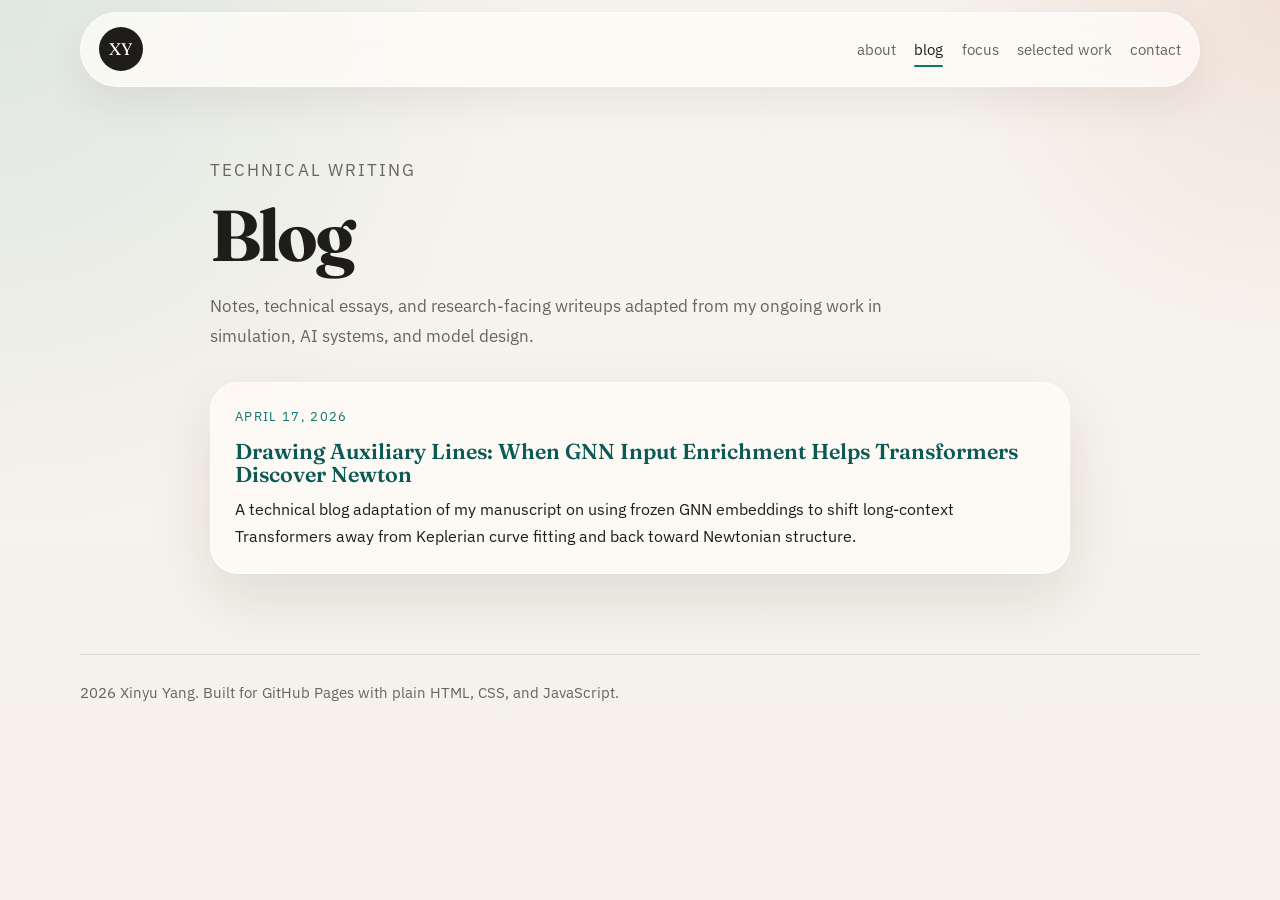
==== blog/index.html @ 1d850b33 "Add tech blog section and article" ====
<!DOCTYPE html>
<html lang="en">
  <head>
    <meta charset="UTF-8" />
    <meta name="viewport" content="width=device-width, initial-scale=1.0" />
    <title>Blog | Xinyu Yang</title>
    <meta
      name="description"
      content="Technical writing by Xinyu Yang on AI systems, inductive bias, simulation, and research tooling."
    />
    <link rel="icon" href="/assets/favicon.svg" type="image/svg+xml" />
    <link rel="preconnect" href="https://fonts.googleapis.com" />
    <link rel="preconnect" href="https://fonts.gstatic.com" crossorigin />
    <link
      href="https://fonts.googleapis.com/css2?family=Fraunces:opsz,wght@9..144,500;9..144,600;9..144,700&family=IBM+Plex+Sans:wght@400;500;600&display=swap"
      rel="stylesheet"
    />
    <link rel="stylesheet" href="/styles.css" />
  </head>
  <body>
    <header class="site-header">
      <div class="container nav-shell">
        <a class="brand" href="/" aria-label="Go to the home page">XY</a>
        <button
          class="nav-toggle"
          type="button"
          aria-expanded="false"
          aria-controls="site-nav"
        >
          Menu
        </button>
        <nav id="site-nav" class="site-nav" aria-label="Main navigation">
          <a href="/#about">about</a>
          <a class="current" href="/blog/">blog</a>
          <a href="/#focus">focus</a>
          <a href="/#work">selected work</a>
          <a href="/#contact">contact</a>
        </nav>
      </div>
    </header>

    <main class="post-page">
      <div class="post-layout">
        <section class="blog-hero">
          <p class="eyebrow">Technical writing</p>
          <h1>Blog</h1>
          <p>
            Notes, technical essays, and research-facing writeups adapted from my
            ongoing work in simulation, AI systems, and model design.
          </p>
        </section>

        <section class="blog-grid">
          <article class="blog-item">
            <time datetime="2026-04-17">April 17, 2026</time>
            <h2 class="blog-item-title">
              <a href="/blog/2026/drawing-auxiliary-lines/">
                Drawing Auxiliary Lines: When GNN Input Enrichment Helps Transformers
                Discover Newton
              </a>
            </h2>
            <p>
              A technical blog adaptation of my manuscript on using frozen GNN
              embeddings to shift long-context Transformers away from Keplerian
              curve fitting and back toward Newtonian structure.
            </p>
          </article>
        </section>
      </div>
    </main>

    <footer class="site-footer">
      <div class="container footer-shell">
        <p>
          <span id="year"></span> Xinyu Yang. Built for GitHub Pages with plain
          HTML, CSS, and JavaScript.
        </p>
      </div>
    </footer>

    <script src="/script.js"></script>
  </body>
</html>
---- styles.css ----
:root {
  --bg: #f5f1ea;
  --bg-strong: #efe7dd;
  --surface: rgba(255, 251, 247, 0.8);
  --surface-strong: #fffdf9;
  --text: #1e1d1a;
  --muted: #68645e;
  --accent: #0f766e;
  --accent-strong: #0b5a54;
  --accent-soft: rgba(15, 118, 110, 0.12);
  --line: rgba(30, 29, 26, 0.12);
  --shadow: 0 24px 60px rgba(40, 30, 24, 0.1);
  --radius-lg: 28px;
  --radius-md: 18px;
  --radius-sm: 12px;
  --container: min(1120px, calc(100vw - 2rem));
}

*,
*::before,
*::after {
  box-sizing: border-box;
}

html {
  scroll-behavior: smooth;
}

body {
  margin: 0;
  min-height: 100vh;
  color: var(--text);
  font-family: "IBM Plex Sans", sans-serif;
  background:
    radial-gradient(circle at top left, rgba(15, 118, 110, 0.1), transparent 34%),
    radial-gradient(circle at top right, rgba(193, 95, 61, 0.12), transparent 22%),
    linear-gradient(180deg, #f7f4ee 0%, var(--bg) 100%);
  line-height: 1.7;
}

a {
  color: inherit;
  text-decoration: none;
}

img {
  display: block;
  max-width: 100%;
}

.container {
  width: var(--container);
  margin: 0 auto;
}

.site-header {
  position: sticky;
  top: 0;
  z-index: 20;
  padding-top: 0.75rem;
}

.nav-shell {
  display: flex;
  align-items: center;
  justify-content: space-between;
  gap: 1.25rem;
  padding: 0.9rem 1.1rem;
  border: 1px solid rgba(255, 255, 255, 0.55);
  border-radius: 999px;
  background: rgba(255, 252, 248, 0.74);
  box-shadow: 0 16px 40px rgba(60, 44, 36, 0.08);
  backdrop-filter: blur(16px);
}

.brand {
  display: inline-flex;
  align-items: center;
  justify-content: center;
  width: 2.75rem;
  height: 2.75rem;
  border-radius: 999px;
  background: var(--text);
  color: #fffdf9;
  font-family: "Fraunces", serif;
  font-size: 1.05rem;
  letter-spacing: 0.03em;
}

.site-nav {
  display: flex;
  align-items: center;
  gap: 1.15rem;
  flex-wrap: wrap;
}

.site-nav a {
  position: relative;
  color: var(--muted);
  font-size: 0.96rem;
  text-transform: lowercase;
}

.site-nav a::after {
  content: "";
  position: absolute;
  left: 0;
  bottom: -0.3rem;
  width: 100%;
  height: 2px;
  border-radius: 999px;
  background: var(--accent);
  opacity: 0;
  transform: scaleX(0.2);
  transform-origin: left;
  transition: transform 180ms ease, opacity 180ms ease;
}

.site-nav a:hover,
.site-nav a.active {
  color: var(--text);
}

.site-nav a:hover::after,
.site-nav a.active::after {
  opacity: 1;
  transform: scaleX(1);
}

.nav-toggle {
  display: none;
  border: 0;
  background: transparent;
  color: var(--text);
  font: inherit;
  padding: 0.3rem 0.1rem;
  cursor: pointer;
}

.page-shell {
  padding: 3.25rem 0 2.5rem;
}

.hero {
  display: grid;
  grid-template-columns: minmax(0, 1.5fr) minmax(300px, 0.8fr);
  gap: 3rem;
  align-items: start;
  padding-top: 2rem;
}

.eyebrow,
.section-kicker,
.project-label,
.card-tag {
  letter-spacing: 0.12em;
  text-transform: uppercase;
  font-size: 0.78rem;
  color: var(--accent);
}

h1,
h2,
h3 {
  margin: 0;
  font-family: "Fraunces", serif;
  line-height: 1.1;
}

h1 {
  margin-top: 0.75rem;
  font-size: clamp(3rem, 7vw, 5.2rem);
  letter-spacing: -0.04em;
}

h1 span {
  color: var(--accent-strong);
}

.lede {
  max-width: 46rem;
  margin: 1.35rem 0 0;
  font-size: 1.18rem;
  color: var(--muted);
}

.intro-copy {
  margin-top: 1.75rem;
  display: grid;
  gap: 1rem;
}

.intro-copy p,
.section-heading p,
.info-card p,
.project-body p,
.note-row p,
.contact-note,
.principles li {
  margin: 0;
  color: var(--muted);
}

.cta-row {
  display: flex;
  flex-wrap: wrap;
  gap: 0.9rem;
  margin-top: 1.75rem;
}

.button {
  display: inline-flex;
  align-items: center;
  justify-content: center;
  min-height: 3rem;
  padding: 0.85rem 1.25rem;
  border-radius: 999px;
  border: 1px solid var(--line);
  transition: transform 180ms ease, border-color 180ms ease, background 180ms ease;
}

.button:hover {
  transform: translateY(-1px);
}

.button-primary {
  background: var(--text);
  color: #fffdf9;
  border-color: transparent;
}

.button-primary:hover {
  background: #10100f;
}

.button-secondary {
  background: rgba(255, 255, 255, 0.6);
}

.button-secondary:hover {
  border-color: rgba(15, 118, 110, 0.32);
}

.principles {
  margin: 2rem 0 0;
  padding-left: 1.2rem;
  display: grid;
  gap: 0.8rem;
}

.profile-card,
.info-card,
.project-card,
.contact-panel {
  border: 1px solid rgba(255, 255, 255, 0.6);
  border-radius: var(--radius-lg);
  background: var(--surface);
  box-shadow: var(--shadow);
  backdrop-filter: blur(18px);
}

.profile-card {
  position: sticky;
  top: 7rem;
  padding: 1rem;
}

.portrait-frame {
  overflow: hidden;
  border-radius: calc(var(--radius-lg) - 8px);
  background:
    linear-gradient(160deg, rgba(15, 118, 110, 0.18), rgba(255, 255, 255, 0.2)),
    var(--bg-strong);
}

.portrait {
  width: 100%;
  aspect-ratio: 4 / 5;
  object-fit: cover;
  object-position: center 28%;
}

.profile-meta {
  display: grid;
  gap: 0.45rem;
  padding: 1.1rem 0.35rem 0.2rem;
}

.profile-meta p:first-child {
  color: var(--text);
  font-weight: 600;
}

.profile-meta p {
  margin: 0;
  color: var(--muted);
}

.section {
  padding: 5.5rem 0 0;
}

.section-heading {
  display: grid;
  gap: 0.65rem;
  max-width: 42rem;
  margin-bottom: 2rem;
}

.section-heading h2 {
  font-size: clamp(2rem, 4vw, 3rem);
  letter-spacing: -0.03em;
}

.card-grid {
  display: grid;
  grid-template-columns: repeat(3, minmax(0, 1fr));
  gap: 1.2rem;
}

.info-card {
  padding: 1.4rem 1.35rem 1.5rem;
}

.info-card h3 {
  margin-top: 0.85rem;
  font-size: 1.45rem;
}

.project-list {
  display: grid;
  gap: 1rem;
}

.project-card {
  display: grid;
  grid-template-columns: 0.75rem minmax(0, 1fr);
  overflow: hidden;
}

.project-accent {
  min-height: 100%;
}

.accent-one {
  background: linear-gradient(180deg, #0f766e 0%, #56b4ac 100%);
}

.accent-two {
  background: linear-gradient(180deg, #a85a30 0%, #e5ab7d 100%);
}

.accent-three {
  background: linear-gradient(180deg, #243c5a 0%, #6581a6 100%);
}

.project-body {
  padding: 1.45rem 1.5rem;
}

.project-body h3 {
  margin-top: 0.55rem;
  font-size: 1.5rem;
}

.project-body a,
.contact-link {
  display: inline-flex;
  align-items: center;
  gap: 0.4rem;
  margin-top: 1rem;
  color: var(--accent-strong);
  font-weight: 600;
}

.site-nav a.current {
  color: var(--text);
}

.site-nav a.current::after {
  opacity: 1;
  transform: scaleX(1);
}

.notes-table {
  border-top: 1px solid var(--line);
}

.note-row {
  display: grid;
  grid-template-columns: 8rem minmax(0, 1fr);
  gap: 1rem;
  padding: 1rem 0;
  border-bottom: 1px solid var(--line);
}

.note-date {
  color: var(--text);
  font-weight: 600;
}

.contact-section {
  padding-bottom: 5rem;
}

.contact-panel {
  padding: 1.5rem;
}

.contact-link {
  margin-top: 0;
  font-size: 1.05rem;
}

.site-footer {
  padding: 0 0 2.5rem;
}

.footer-shell {
  padding-top: 1.5rem;
  border-top: 1px solid var(--line);
}

.footer-shell p {
  margin: 0;
  color: var(--muted);
  font-size: 0.96rem;
}

.post-page {
  padding: 3.25rem 0 5rem;
}

.post-layout {
  width: min(860px, calc(100vw - 2rem));
  margin: 0 auto;
}

.post-header-card,
.blog-item,
.post-callout,
.metric-card,
.compare-card,
.equation-card,
.citation-card,
.read-next {
  border: 1px solid rgba(255, 255, 255, 0.64);
  border-radius: var(--radius-lg);
  background: var(--surface);
  box-shadow: var(--shadow);
  backdrop-filter: blur(18px);
}

.post-header-card {
  padding: 2rem;
}

.post-title {
  margin-top: 0.7rem;
  font-size: clamp(2.4rem, 6vw, 4.25rem);
  letter-spacing: -0.045em;
}

.post-meta {
  display: flex;
  flex-wrap: wrap;
  gap: 0.8rem 1.1rem;
  margin-top: 1rem;
  color: var(--muted);
  font-size: 0.97rem;
}

.post-tags {
  display: flex;
  flex-wrap: wrap;
  gap: 0.65rem;
  margin-top: 1.1rem;
}

.post-tags span {
  padding: 0.45rem 0.8rem;
  border: 1px solid var(--line);
  border-radius: 999px;
  background: rgba(255, 255, 255, 0.58);
  color: var(--muted);
  font-size: 0.88rem;
}

.post-lede {
  margin-top: 1.4rem;
  font-size: 1.1rem;
  color: var(--muted);
}

.post-content {
  padding-top: 2.2rem;
}

.post-divider {
  margin: 2.2rem 0;
  text-align: center;
  letter-spacing: 0.4em;
  color: rgba(30, 29, 26, 0.34);
}

.post-section {
  display: grid;
  gap: 1rem;
}

.post-section + .post-section {
  margin-top: 2.2rem;
}

.post-section h2 {
  font-size: clamp(1.7rem, 4vw, 2.35rem);
  letter-spacing: -0.03em;
}

.post-content p,
.post-content li,
.post-content td,
.post-content th,
.post-content blockquote {
  color: var(--muted);
}

.post-content strong {
  color: var(--text);
}

.post-content ul,
.post-content ol {
  margin: 0;
  padding-left: 1.25rem;
  display: grid;
  gap: 0.7rem;
}

.post-callout,
.equation-card,
.citation-card,
.read-next,
.blog-item {
  padding: 1.4rem 1.5rem;
}

.post-callout p,
.equation-card p,
.citation-card p,
.read-next p,
.blog-item p,
.blog-item time {
  margin: 0;
}

.callout-title,
.blog-item-title {
  margin-bottom: 0.55rem;
  font-family: "Fraunces", serif;
  font-size: 1.35rem;
  color: var(--text);
}

.metric-grid,
.compare-grid,
.blog-grid {
  display: grid;
  gap: 1rem;
}

.metric-grid {
  grid-template-columns: repeat(4, minmax(0, 1fr));
}

.metric-card {
  padding: 1.2rem;
}

.metric-value {
  font-family: "Fraunces", serif;
  font-size: 2rem;
  line-height: 1;
  color: var(--text);
}

.metric-label {
  margin-top: 0.55rem;
  color: var(--muted);
  font-size: 0.92rem;
}

.compare-grid {
  grid-template-columns: repeat(3, minmax(0, 1fr));
}

.compare-card {
  padding: 1.2rem;
}

.compare-card h3 {
  font-size: 1.25rem;
}

.compare-card p {
  margin: 0.75rem 0 0;
}

.compare-card.bad {
  border-color: rgba(168, 90, 48, 0.25);
}

.compare-card.good {
  border-color: rgba(15, 118, 110, 0.28);
  background: rgba(244, 252, 250, 0.92);
}

.equation-card {
  font-family: "Fraunces", serif;
  font-size: 1.15rem;
  color: var(--text);
}

.post-table {
  overflow-x: auto;
}

.post-table table {
  width: 100%;
  border-collapse: collapse;
}

.post-table th,
.post-table td {
  padding: 0.9rem 0.75rem;
  border-bottom: 1px solid var(--line);
  text-align: left;
  vertical-align: top;
}

.post-table th {
  color: var(--text);
  font-weight: 600;
}

.post-table tr:last-child td {
  border-bottom: 0;
}

.citation-card code {
  display: block;
  margin-top: 0.9rem;
  padding: 1rem;
  border-radius: var(--radius-md);
  background: rgba(30, 29, 26, 0.06);
  font-family: "IBM Plex Sans", sans-serif;
  font-size: 0.92rem;
  line-height: 1.6;
  white-space: pre-wrap;
}

.read-next ul {
  margin-top: 0.85rem;
}

.read-next a,
.blog-item a {
  color: var(--accent-strong);
  font-weight: 600;
}

.blog-hero {
  margin-bottom: 2rem;
}

.blog-hero h1 {
  font-size: clamp(2.7rem, 6vw, 4.5rem);
}

.blog-hero p {
  margin: 1rem 0 0;
  max-width: 42rem;
  color: var(--muted);
  font-size: 1.08rem;
}

.blog-grid {
  grid-template-columns: 1fr;
}

.blog-item time {
  display: block;
  margin-bottom: 0.7rem;
  color: var(--accent);
  font-size: 0.84rem;
  letter-spacing: 0.1em;
  text-transform: uppercase;
}

@media (max-width: 960px) {
  .hero {
    grid-template-columns: 1fr;
  }

  .profile-card {
    position: static;
    max-width: 28rem;
  }

  .card-grid {
    grid-template-columns: 1fr;
  }

  .metric-grid,
  .compare-grid {
    grid-template-columns: 1fr;
  }
}

@media (max-width: 760px) {
  .site-header {
    padding-top: 0.55rem;
  }

  .nav-shell {
    flex-wrap: wrap;
    border-radius: 28px;
  }

  .nav-toggle {
    display: inline-flex;
  }

  .site-nav {
    display: none;
    width: 100%;
    padding-top: 0.35rem;
    flex-direction: column;
    align-items: flex-start;
  }

  .site-nav.open {
    display: flex;
  }

  .page-shell {
    padding-top: 2rem;
  }

  .hero {
    gap: 2rem;
    padding-top: 1.5rem;
  }

  .section {
    padding-top: 4rem;
  }

  .project-card {
    grid-template-columns: 1fr;
  }

  .project-accent {
    min-height: 0.75rem;
  }

  .note-row {
    grid-template-columns: 1fr;
    gap: 0.35rem;
  }
}

@media (prefers-reduced-motion: reduce) {
  html {
    scroll-behavior: auto;
  }

  *,
  *::before,
  *::after {
    transition-duration: 0.01ms !important;
    animation-duration: 0.01ms !important;
    animation-iteration-count: 1 !important;
  }
}
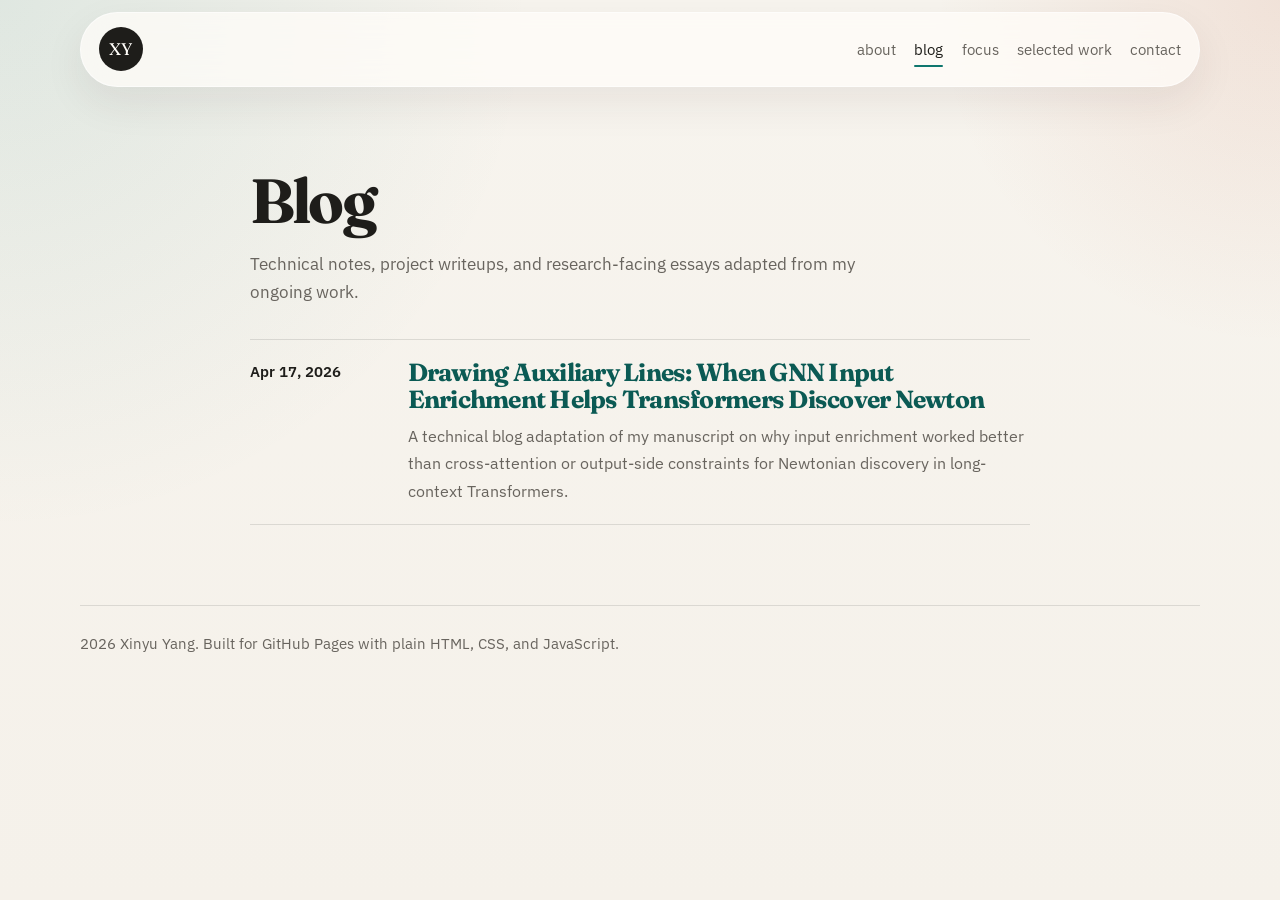
==== commit 19dd760d: "Fix blog layout to match article style" ====
--- a/blog/index.html
+++ b/blog/index.html
@@ -6,7 +6,7 @@
     <title>Blog | Xinyu Yang</title>
     <meta
       name="description"
-      content="Technical writing by Xinyu Yang on AI systems, inductive bias, simulation, and research tooling."
+      content="Technical writing by Xinyu Yang on AI systems, simulation, inductive bias, and research tooling."
     />
     <link rel="icon" href="/assets/favicon.svg" type="image/svg+xml" />
     <link rel="preconnect" href="https://fonts.googleapis.com" />
@@ -40,30 +40,32 @@
     </header>
 
     <main class="post-page">
-      <div class="post-layout">
-        <section class="blog-hero">
-          <p class="eyebrow">Technical writing</p>
-          <h1>Blog</h1>
-          <p>
-            Notes, technical essays, and research-facing writeups adapted from my
-            ongoing work in simulation, AI systems, and model design.
+      <div class="essay-layout">
+        <header class="essay-directory-header">
+          <h1 class="essay-directory-title">Blog</h1>
+          <p class="essay-directory-copy">
+            Technical notes, project writeups, and research-facing essays adapted
+            from my ongoing work.
           </p>
-        </section>
+        </header>
 
-        <section class="blog-grid">
-          <article class="blog-item">
-            <time datetime="2026-04-17">April 17, 2026</time>
-            <h2 class="blog-item-title">
-              <a href="/blog/2026/drawing-auxiliary-lines/">
-                Drawing Auxiliary Lines: When GNN Input Enrichment Helps Transformers
-                Discover Newton
-              </a>
-            </h2>
-            <p>
-              A technical blog adaptation of my manuscript on using frozen GNN
-              embeddings to shift long-context Transformers away from Keplerian
-              curve fitting and back toward Newtonian structure.
-            </p>
+        <section class="blog-list">
+          <article class="blog-list-item">
+            <time class="blog-list-date" datetime="2026-04-17">Apr 17, 2026</time>
+            <div class="blog-list-body">
+              <h2>
+                <a href="/blog/2026/drawing-auxiliary-lines/">
+                  Drawing Auxiliary Lines: When GNN Input Enrichment Helps
+                  Transformers Discover Newton
+                </a>
+              </h2>
+              <p>
+                A technical blog adaptation of my manuscript on why input
+                enrichment worked better than cross-attention or output-side
+                constraints for Newtonian discovery in long-context
+                Transformers.
+              </p>
+            </div>
           </article>
         </section>
       </div>
--- a/styles.css
+++ b/styles.css
@@ -428,273 +428,189 @@
 }
 
 .post-page {
-  padding: 3.25rem 0 5rem;
-}
-
-.post-layout {
-  width: min(860px, calc(100vw - 2rem));
+  padding: 3rem 0 5rem;
+}
+
+.essay-layout {
+  width: min(780px, calc(100vw - 2rem));
   margin: 0 auto;
 }
 
-.post-header-card,
-.blog-item,
-.post-callout,
-.metric-card,
-.compare-card,
-.equation-card,
-.citation-card,
-.read-next {
-  border: 1px solid rgba(255, 255, 255, 0.64);
-  border-radius: var(--radius-lg);
-  background: var(--surface);
-  box-shadow: var(--shadow);
-  backdrop-filter: blur(18px);
-}
-
-.post-header-card {
-  padding: 2rem;
-}
-
-.post-title {
-  margin-top: 0.7rem;
-  font-size: clamp(2.4rem, 6vw, 4.25rem);
+.essay-directory-header {
+  padding-top: 1.25rem;
+}
+
+.essay-directory-title,
+.essay-title {
+  font-size: clamp(2.35rem, 6vw, 3.9rem);
   letter-spacing: -0.045em;
 }
 
-.post-meta {
+.essay-directory-copy {
+  margin: 0.9rem 0 0;
+  max-width: 40rem;
+  color: var(--muted);
+  font-size: 1.05rem;
+}
+
+.blog-list {
+  margin-top: 2rem;
+  border-top: 1px solid var(--line);
+}
+
+.blog-list-item {
+  display: grid;
+  grid-template-columns: 8.5rem minmax(0, 1fr);
+  gap: 1.35rem;
+  padding: 1.2rem 0;
+  border-bottom: 1px solid var(--line);
+}
+
+.blog-list-date {
+  color: var(--text);
+  font-size: 0.92rem;
+  font-weight: 600;
+}
+
+.blog-list-body h2 {
+  font-size: 1.55rem;
+  letter-spacing: -0.03em;
+}
+
+.blog-list-body p {
+  margin: 0.6rem 0 0;
+  color: var(--muted);
+}
+
+.blog-list-body a,
+.essay-section a,
+.essay-taxonomy a {
+  color: var(--accent-strong);
+}
+
+.essay-header {
+  padding-top: 1.25rem;
+}
+
+.essay-date,
+.essay-taxonomy,
+.essay-author {
+  margin: 0.7rem 0 0;
+  color: var(--muted);
+}
+
+.essay-taxonomy {
   display: flex;
   flex-wrap: wrap;
-  gap: 0.8rem 1.1rem;
-  margin-top: 1rem;
-  color: var(--muted);
-  font-size: 0.97rem;
-}
-
-.post-tags {
-  display: flex;
-  flex-wrap: wrap;
+  gap: 0.45rem 0.75rem;
+  align-items: center;
+}
+
+.essay-separator {
+  margin: 1.8rem 0 1.45rem;
+  color: rgba(30, 29, 26, 0.34);
+  letter-spacing: 0.35em;
+}
+
+.essay-section {
+  display: grid;
+  gap: 0.95rem;
+}
+
+.essay-section h2 {
+  font-size: clamp(1.45rem, 4vw, 2rem);
+  letter-spacing: -0.03em;
+}
+
+.essay-section p,
+.essay-section li,
+.essay-section td,
+.essay-section th {
+  margin: 0;
+  color: var(--muted);
+}
+
+.essay-section strong {
+  color: var(--text);
+}
+
+.essay-section ul,
+.essay-section ol {
+  margin: 0;
+  padding-left: 1.2rem;
+  display: grid;
   gap: 0.65rem;
-  margin-top: 1.1rem;
-}
-
-.post-tags span {
-  padding: 0.45rem 0.8rem;
-  border: 1px solid var(--line);
-  border-radius: 999px;
-  background: rgba(255, 255, 255, 0.58);
-  color: var(--muted);
-  font-size: 0.88rem;
-}
-
-.post-lede {
-  margin-top: 1.4rem;
-  font-size: 1.1rem;
-  color: var(--muted);
-}
-
-.post-content {
-  padding-top: 2.2rem;
-}
-
-.post-divider {
-  margin: 2.2rem 0;
-  text-align: center;
-  letter-spacing: 0.4em;
-  color: rgba(30, 29, 26, 0.34);
-}
-
-.post-section {
-  display: grid;
-  gap: 1rem;
-}
-
-.post-section + .post-section {
-  margin-top: 2.2rem;
-}
-
-.post-section h2 {
-  font-size: clamp(1.7rem, 4vw, 2.35rem);
-  letter-spacing: -0.03em;
-}
-
-.post-content p,
-.post-content li,
-.post-content td,
-.post-content th,
-.post-content blockquote {
-  color: var(--muted);
-}
-
-.post-content strong {
-  color: var(--text);
-}
-
-.post-content ul,
-.post-content ol {
-  margin: 0;
-  padding-left: 1.25rem;
-  display: grid;
-  gap: 0.7rem;
-}
-
-.post-callout,
-.equation-card,
-.citation-card,
-.read-next,
-.blog-item {
-  padding: 1.4rem 1.5rem;
-}
-
-.post-callout p,
-.equation-card p,
-.citation-card p,
-.read-next p,
-.blog-item p,
-.blog-item time {
-  margin: 0;
-}
-
-.callout-title,
-.blog-item-title {
-  margin-bottom: 0.55rem;
-  font-family: "Fraunces", serif;
-  font-size: 1.35rem;
-  color: var(--text);
-}
-
-.metric-grid,
-.compare-grid,
-.blog-grid {
-  display: grid;
-  gap: 1rem;
-}
-
-.metric-grid {
-  grid-template-columns: repeat(4, minmax(0, 1fr));
-}
-
-.metric-card {
-  padding: 1.2rem;
-}
-
-.metric-value {
-  font-family: "Fraunces", serif;
-  font-size: 2rem;
-  line-height: 1;
-  color: var(--text);
-}
-
-.metric-label {
-  margin-top: 0.55rem;
-  color: var(--muted);
-  font-size: 0.92rem;
-}
-
-.compare-grid {
-  grid-template-columns: repeat(3, minmax(0, 1fr));
-}
-
-.compare-card {
-  padding: 1.2rem;
-}
-
-.compare-card h3 {
-  font-size: 1.25rem;
-}
-
-.compare-card p {
-  margin: 0.75rem 0 0;
-}
-
-.compare-card.bad {
-  border-color: rgba(168, 90, 48, 0.25);
-}
-
-.compare-card.good {
-  border-color: rgba(15, 118, 110, 0.28);
-  background: rgba(244, 252, 250, 0.92);
-}
-
-.equation-card {
-  font-family: "Fraunces", serif;
-  font-size: 1.15rem;
-  color: var(--text);
-}
-
-.post-table {
+}
+
+.essay-note {
+  padding: 1rem 1.15rem;
+  border-left: 3px solid var(--accent);
+  background: rgba(15, 118, 110, 0.07);
+  border-radius: 0 var(--radius-sm) var(--radius-sm) 0;
+}
+
+.essay-table {
   overflow-x: auto;
 }
 
-.post-table table {
+.essay-table table {
   width: 100%;
   border-collapse: collapse;
 }
 
-.post-table th,
-.post-table td {
-  padding: 0.9rem 0.75rem;
+.essay-table th,
+.essay-table td {
+  padding: 0.85rem 0.7rem;
   border-bottom: 1px solid var(--line);
   text-align: left;
   vertical-align: top;
 }
 
-.post-table th {
+.essay-table th {
   color: var(--text);
   font-weight: 600;
 }
 
-.post-table tr:last-child td {
-  border-bottom: 0;
-}
-
-.citation-card code {
-  display: block;
-  margin-top: 0.9rem;
-  padding: 1rem;
+.essay-stats {
+  display: grid;
+  grid-template-columns: repeat(4, minmax(0, 1fr));
+  gap: 0.9rem;
+  margin-bottom: 0.4rem;
+}
+
+.essay-stat {
+  padding: 1rem 0.9rem;
+  border: 1px solid var(--line);
+  border-radius: var(--radius-md);
+  background: rgba(255, 255, 255, 0.45);
+}
+
+.essay-stat-value {
+  font-family: "Fraunces", serif;
+  font-size: 1.9rem;
+  line-height: 1;
+  color: var(--text);
+}
+
+.essay-stat p {
+  margin-top: 0.55rem;
+  font-size: 0.92rem;
+}
+
+.essay-bibtex {
+  margin-top: 0.45rem;
+}
+
+.essay-bibtex pre {
+  margin: 0;
+  padding: 1rem 1.05rem;
+  overflow-x: auto;
   border-radius: var(--radius-md);
   background: rgba(30, 29, 26, 0.06);
+  color: var(--muted);
   font-family: "IBM Plex Sans", sans-serif;
   font-size: 0.92rem;
-  line-height: 1.6;
-  white-space: pre-wrap;
-}
-
-.read-next ul {
-  margin-top: 0.85rem;
-}
-
-.read-next a,
-.blog-item a {
-  color: var(--accent-strong);
-  font-weight: 600;
-}
-
-.blog-hero {
-  margin-bottom: 2rem;
-}
-
-.blog-hero h1 {
-  font-size: clamp(2.7rem, 6vw, 4.5rem);
-}
-
-.blog-hero p {
-  margin: 1rem 0 0;
-  max-width: 42rem;
-  color: var(--muted);
-  font-size: 1.08rem;
-}
-
-.blog-grid {
-  grid-template-columns: 1fr;
-}
-
-.blog-item time {
-  display: block;
-  margin-bottom: 0.7rem;
-  color: var(--accent);
-  font-size: 0.84rem;
-  letter-spacing: 0.1em;
-  text-transform: uppercase;
+  line-height: 1.65;
 }
 
 @media (max-width: 960px) {
@@ -711,8 +627,7 @@
     grid-template-columns: 1fr;
   }
 
-  .metric-grid,
-  .compare-grid {
+  .essay-stats {
     grid-template-columns: 1fr;
   }
 }
@@ -764,7 +679,8 @@
     min-height: 0.75rem;
   }
 
-  .note-row {
+  .note-row,
+  .blog-list-item {
     grid-template-columns: 1fr;
     gap: 0.35rem;
   }
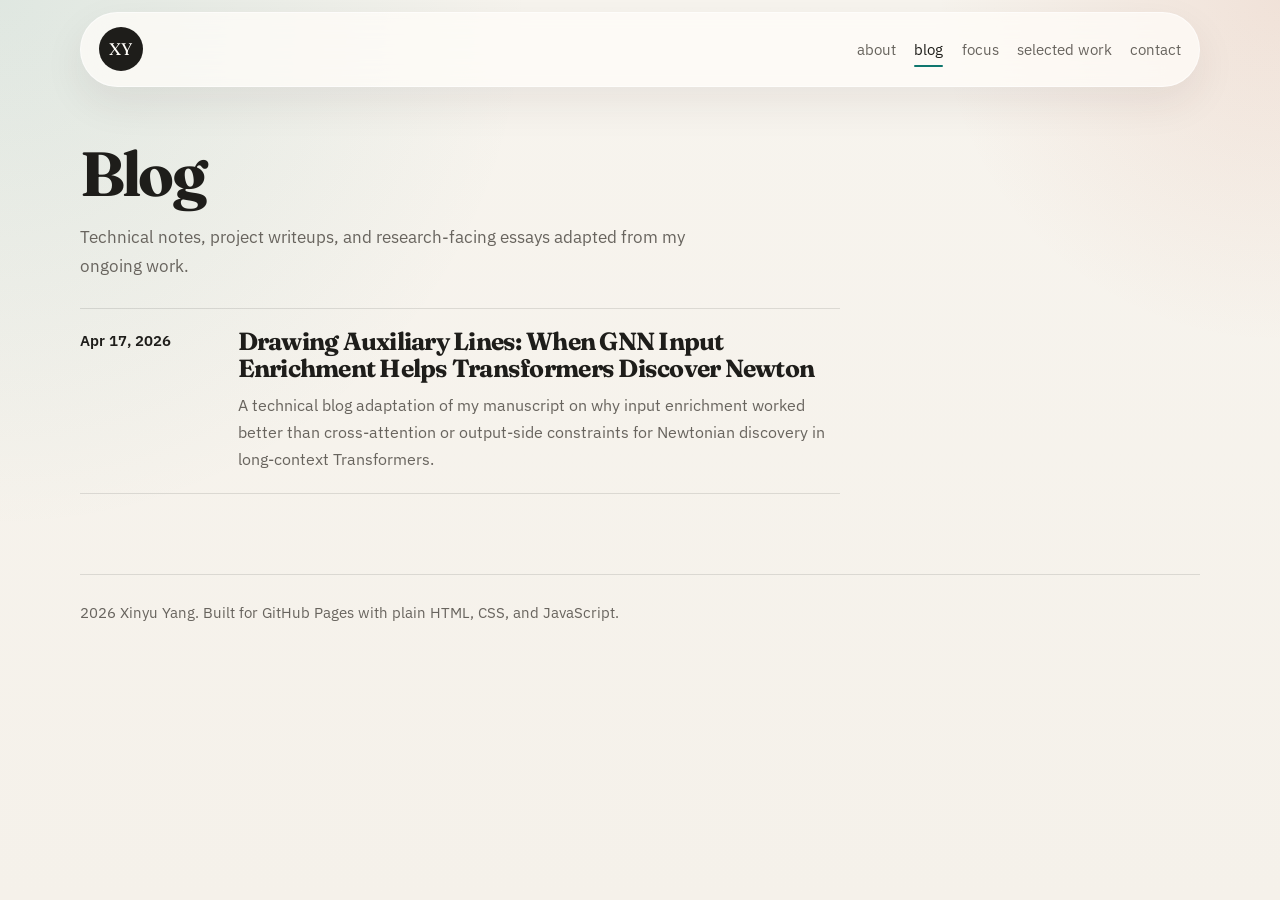
==== commit 540c288b: "Align blog pages with site layout" ====
--- a/blog/index.html
+++ b/blog/index.html
@@ -17,7 +17,7 @@
     />
     <link rel="stylesheet" href="/styles.css" />
   </head>
-  <body>
+  <body class="blog-page-body">
     <header class="site-header">
       <div class="container nav-shell">
         <a class="brand" href="/" aria-label="Go to the home page">XY</a>
@@ -40,34 +40,36 @@
     </header>
 
     <main class="post-page">
-      <div class="essay-layout">
-        <header class="essay-directory-header">
-          <h1 class="essay-directory-title">Blog</h1>
-          <p class="essay-directory-copy">
-            Technical notes, project writeups, and research-facing essays adapted
-            from my ongoing work.
-          </p>
-        </header>
+      <div class="container">
+        <div class="essay-layout">
+          <header class="essay-directory-header">
+            <h1 class="essay-directory-title">Blog</h1>
+            <p class="essay-directory-copy">
+              Technical notes, project writeups, and research-facing essays adapted
+              from my ongoing work.
+            </p>
+          </header>
 
-        <section class="blog-list">
-          <article class="blog-list-item">
-            <time class="blog-list-date" datetime="2026-04-17">Apr 17, 2026</time>
-            <div class="blog-list-body">
-              <h2>
-                <a href="/blog/2026/drawing-auxiliary-lines/">
-                  Drawing Auxiliary Lines: When GNN Input Enrichment Helps
-                  Transformers Discover Newton
-                </a>
-              </h2>
-              <p>
-                A technical blog adaptation of my manuscript on why input
-                enrichment worked better than cross-attention or output-side
-                constraints for Newtonian discovery in long-context
-                Transformers.
-              </p>
-            </div>
-          </article>
-        </section>
+          <section class="blog-list">
+            <article class="blog-list-item">
+              <time class="blog-list-date" datetime="2026-04-17">Apr 17, 2026</time>
+              <div class="blog-list-body">
+                <h2>
+                  <a href="/blog/2026/drawing-auxiliary-lines/">
+                    Drawing Auxiliary Lines: When GNN Input Enrichment Helps
+                    Transformers Discover Newton
+                  </a>
+                </h2>
+                <p>
+                  A technical blog adaptation of my manuscript on why input
+                  enrichment worked better than cross-attention or output-side
+                  constraints for Newtonian discovery in long-context
+                  Transformers.
+                </p>
+              </div>
+            </article>
+          </section>
+        </div>
       </div>
     </main>
 
--- a/styles.css
+++ b/styles.css
@@ -428,16 +428,15 @@
 }
 
 .post-page {
-  padding: 3rem 0 5rem;
+  padding: 2.15rem 0 5rem;
 }
 
 .essay-layout {
-  width: min(780px, calc(100vw - 2rem));
-  margin: 0 auto;
+  max-width: 760px;
 }
 
 .essay-directory-header {
-  padding-top: 1.25rem;
+  padding-top: 0.45rem;
 }
 
 .essay-directory-title,
@@ -454,7 +453,7 @@
 }
 
 .blog-list {
-  margin-top: 2rem;
+  margin-top: 1.7rem;
   border-top: 1px solid var(--line);
 }
 
@@ -477,6 +476,14 @@
   letter-spacing: -0.03em;
 }
 
+.blog-list-body h2 a {
+  color: var(--text);
+}
+
+.blog-list-body h2 a:hover {
+  color: var(--accent-strong);
+}
+
 .blog-list-body p {
   margin: 0.6rem 0 0;
   color: var(--muted);
@@ -489,7 +496,7 @@
 }
 
 .essay-header {
-  padding-top: 1.25rem;
+  padding-top: 0.45rem;
 }
 
 .essay-date,
@@ -504,6 +511,10 @@
   flex-wrap: wrap;
   gap: 0.45rem 0.75rem;
   align-items: center;
+}
+
+.essay-title {
+  max-width: 15ch;
 }
 
 .essay-separator {
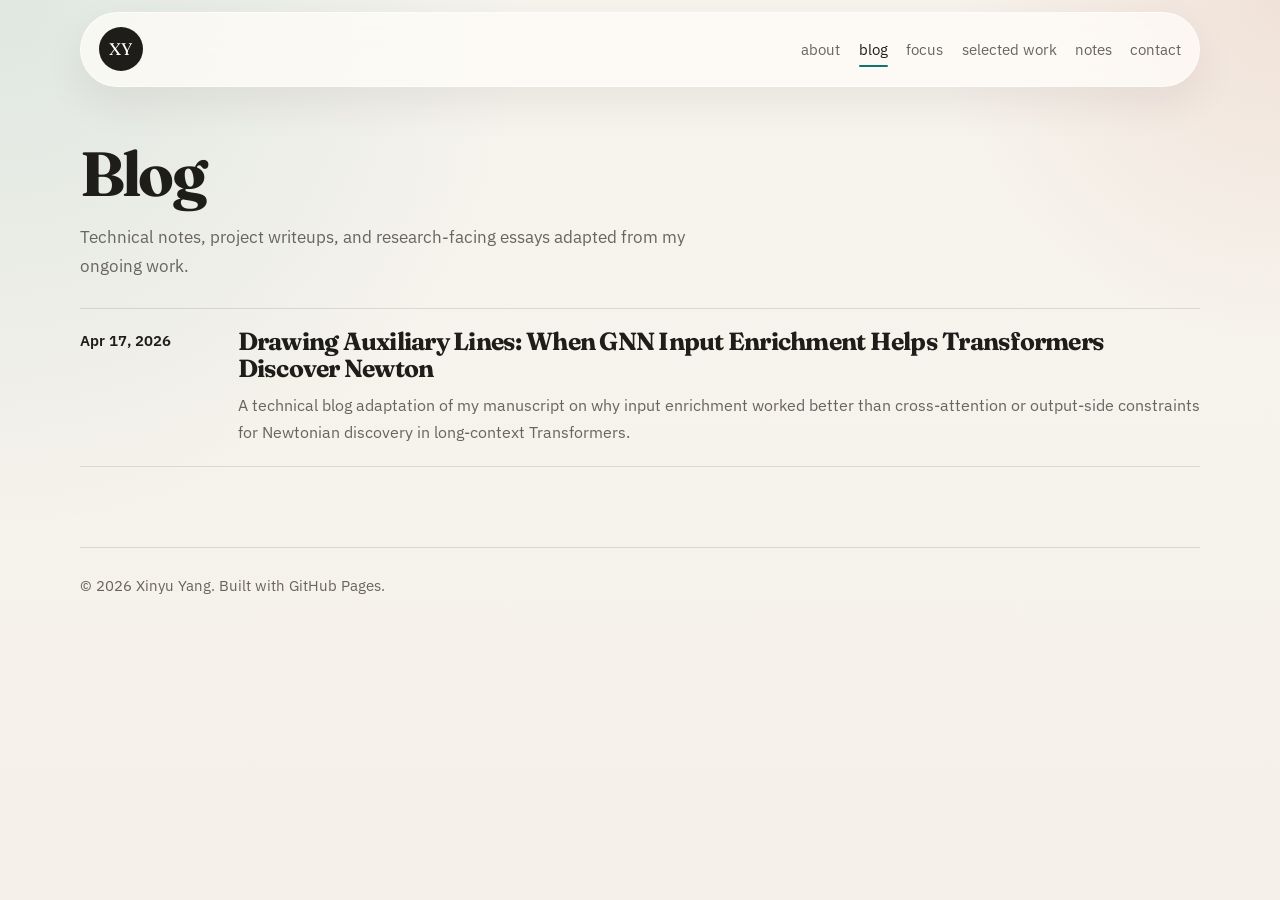
==== commit 0ddeccd5: "Refine homepage and enrich blog article" ====
--- a/blog/index.html
+++ b/blog/index.html
@@ -34,6 +34,7 @@
           <a class="current" href="/blog/">blog</a>
           <a href="/#focus">focus</a>
           <a href="/#work">selected work</a>
+          <a href="/#notes">notes</a>
           <a href="/#contact">contact</a>
         </nav>
       </div>
@@ -76,8 +77,7 @@
     <footer class="site-footer">
       <div class="container footer-shell">
         <p>
-          <span id="year"></span> Xinyu Yang. Built for GitHub Pages with plain
-          HTML, CSS, and JavaScript.
+          &copy; <span id="year"></span> Xinyu Yang. Built with GitHub Pages.
         </p>
       </div>
     </footer>
--- a/styles.css
+++ b/styles.css
@@ -403,13 +403,58 @@
   padding-bottom: 5rem;
 }
 
+.contact-shell {
+  display: grid;
+  grid-template-columns: minmax(0, 1.1fr) minmax(18rem, 0.9fr);
+  gap: 1.35rem;
+  align-items: stretch;
+}
+
+.contact-heading {
+  margin-bottom: 0;
+  align-self: center;
+}
+
 .contact-panel {
-  padding: 1.5rem;
+  display: grid;
+  gap: 0.75rem;
+  align-content: center;
+  min-height: 100%;
+  padding: 1.45rem 1.5rem 1.55rem;
+  background:
+    linear-gradient(140deg, rgba(255, 255, 255, 0.88), rgba(255, 252, 247, 0.66)),
+    var(--surface);
+}
+
+.contact-label {
+  margin: 0;
+  letter-spacing: 0.12em;
+  text-transform: uppercase;
+  font-size: 0.78rem;
+  color: var(--accent);
 }
 
 .contact-link {
   margin-top: 0;
-  font-size: 1.05rem;
+  display: block;
+  max-width: 100%;
+  font-size: clamp(1.45rem, 3vw, 2.15rem);
+  line-height: 1.1;
+  letter-spacing: -0.035em;
+  overflow-wrap: anywhere;
+}
+
+.contact-email {
+  color: var(--text);
+}
+
+.contact-email:hover {
+  color: var(--accent-strong);
+}
+
+.contact-note {
+  max-width: 28rem;
+  font-size: 0.98rem;
 }
 
 .site-footer {
@@ -432,7 +477,9 @@
 }
 
 .essay-layout {
-  max-width: 760px;
+  width: 100%;
+  max-width: none;
+  margin: 0 auto;
 }
 
 .essay-directory-header {
@@ -558,6 +605,27 @@
   border-left: 3px solid var(--accent);
   background: rgba(15, 118, 110, 0.07);
   border-radius: 0 var(--radius-sm) var(--radius-sm) 0;
+}
+
+.essay-figure {
+  margin: 0.25rem 0 0.15rem;
+  display: grid;
+  gap: 0.72rem;
+}
+
+.essay-figure img {
+  width: 100%;
+  border: 1px solid var(--line);
+  border-radius: var(--radius-md);
+  background: rgba(255, 255, 255, 0.72);
+  box-shadow: 0 18px 42px rgba(40, 30, 24, 0.08);
+}
+
+.essay-figure figcaption {
+  margin: 0;
+  color: var(--muted);
+  font-size: 0.92rem;
+  line-height: 1.65;
 }
 
 .essay-table {
@@ -641,6 +709,10 @@
   .essay-stats {
     grid-template-columns: 1fr;
   }
+
+  .contact-shell {
+    grid-template-columns: 1fr;
+  }
 }
 
 @media (max-width: 760px) {
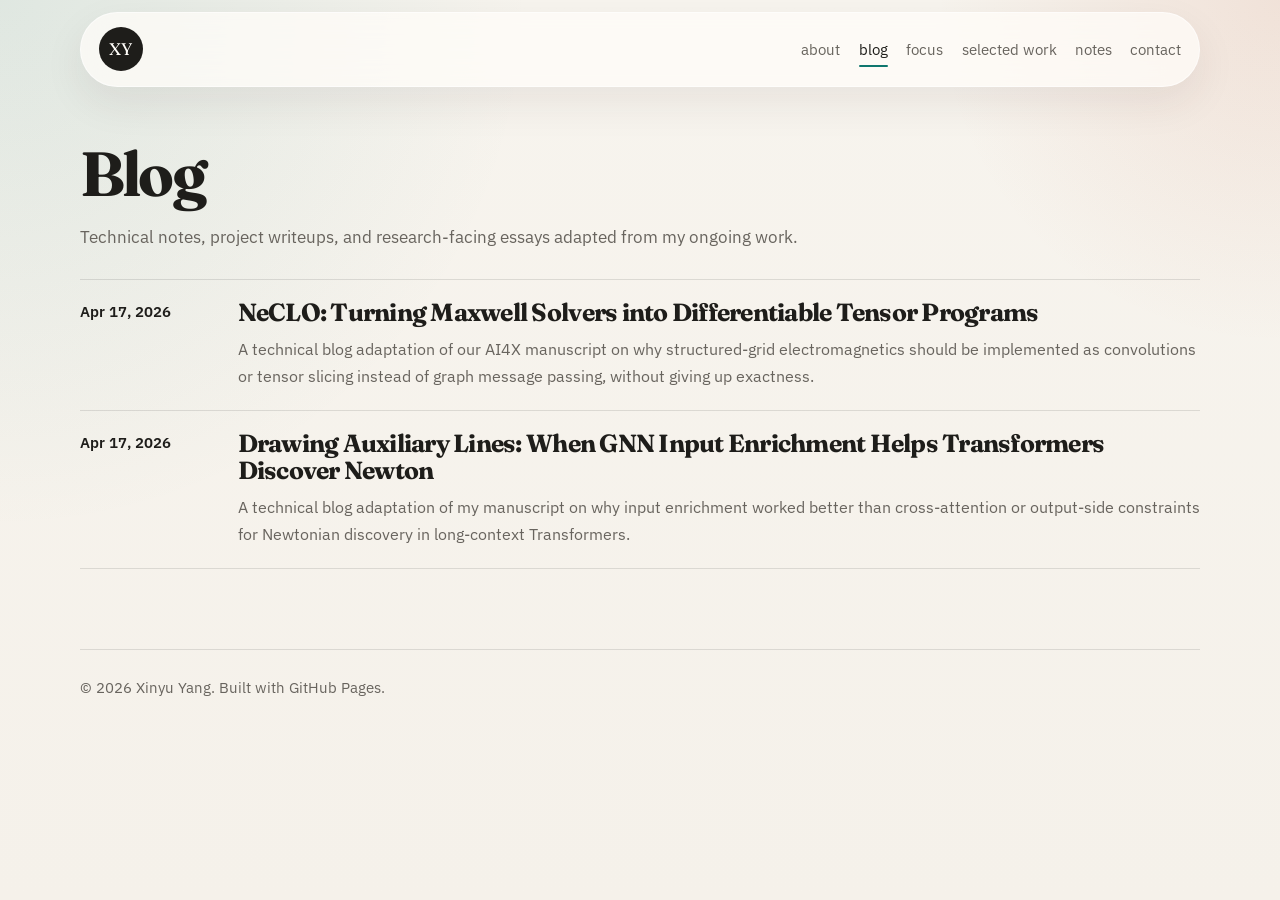
==== commit 27256982: "Add NeCLO blog post and refine homepage layout" ====
--- a/blog/index.html
+++ b/blog/index.html
@@ -56,6 +56,24 @@
               <time class="blog-list-date" datetime="2026-04-17">Apr 17, 2026</time>
               <div class="blog-list-body">
                 <h2>
+                  <a href="/blog/2026/neclo-differentiable-electromagnetics/">
+                    NeCLO: Turning Maxwell Solvers into Differentiable Tensor
+                    Programs
+                  </a>
+                </h2>
+                <p>
+                  A technical blog adaptation of our AI4X manuscript on why
+                  structured-grid electromagnetics should be implemented as
+                  convolutions or tensor slicing instead of graph message
+                  passing, without giving up exactness.
+                </p>
+              </div>
+            </article>
+
+            <article class="blog-list-item">
+              <time class="blog-list-date" datetime="2026-04-17">Apr 17, 2026</time>
+              <div class="blog-list-body">
+                <h2>
                   <a href="/blog/2026/drawing-auxiliary-lines/">
                     Drawing Auxiliary Lines: When GNN Input Enrichment Helps
                     Transformers Discover Newton
--- a/styles.css
+++ b/styles.css
@@ -312,6 +312,14 @@
   letter-spacing: -0.03em;
 }
 
+.work-heading {
+  max-width: none;
+}
+
+.work-heading p {
+  max-width: none;
+}
+
 .card-grid {
   display: grid;
   grid-template-columns: repeat(3, minmax(0, 1fr));
@@ -354,6 +362,10 @@
   background: linear-gradient(180deg, #243c5a 0%, #6581a6 100%);
 }
 
+.accent-four {
+  background: linear-gradient(180deg, #48566a 0%, #8ea0b5 100%);
+}
+
 .project-body {
   padding: 1.45rem 1.5rem;
 }
@@ -363,8 +375,12 @@
   font-size: 1.5rem;
 }
 
-.project-body a,
-.contact-link {
+.project-body p {
+  margin: 0;
+  color: var(--muted);
+}
+
+.project-body a {
   display: inline-flex;
   align-items: center;
   gap: 0.4rem;
@@ -403,58 +419,48 @@
   padding-bottom: 5rem;
 }
 
-.contact-shell {
-  display: grid;
-  grid-template-columns: minmax(0, 1.1fr) minmax(18rem, 0.9fr);
-  gap: 1.35rem;
-  align-items: stretch;
-}
-
-.contact-heading {
+.contact-copy {
+  max-width: none;
+  width: 100%;
   margin-bottom: 0;
-  align-self: center;
+}
+
+.contact-copy p {
+  max-width: none;
+}
+
+.contact-summary {
+  font-size: 1.06rem;
+  line-height: 1.9;
 }
 
 .contact-panel {
-  display: grid;
-  gap: 0.75rem;
-  align-content: center;
-  min-height: 100%;
-  padding: 1.45rem 1.5rem 1.55rem;
-  background:
-    linear-gradient(140deg, rgba(255, 255, 255, 0.88), rgba(255, 252, 247, 0.66)),
-    var(--surface);
-}
-
-.contact-label {
-  margin: 0;
-  letter-spacing: 0.12em;
-  text-transform: uppercase;
-  font-size: 0.78rem;
-  color: var(--accent);
+  max-width: 42rem;
+  padding: 1.15rem 1.25rem 1.2rem;
 }
 
 .contact-link {
-  margin-top: 0;
-  display: block;
-  max-width: 100%;
-  font-size: clamp(1.45rem, 3vw, 2.15rem);
-  line-height: 1.1;
-  letter-spacing: -0.035em;
+  display: inline-flex;
+  align-items: center;
+  gap: 0.4rem;
+  color: var(--accent-strong);
+  font-weight: 600;
+}
+
+.contact-inline-link {
+  color: var(--accent-strong);
+  font-weight: 700;
+  text-decoration: underline;
+  text-decoration-color: rgba(15, 118, 110, 0.55);
+  text-decoration-thickness: 0.09em;
+  text-underline-offset: 0.16em;
+  background: linear-gradient(180deg, transparent 62%, rgba(15, 118, 110, 0.14) 62%);
   overflow-wrap: anywhere;
 }
 
-.contact-email {
-  color: var(--text);
-}
-
-.contact-email:hover {
+.contact-inline-link:hover {
   color: var(--accent-strong);
-}
-
-.contact-note {
-  max-width: 28rem;
-  font-size: 0.98rem;
+  text-decoration-color: currentColor;
 }
 
 .site-footer {
@@ -494,7 +500,6 @@
 
 .essay-directory-copy {
   margin: 0.9rem 0 0;
-  max-width: 40rem;
   color: var(--muted);
   font-size: 1.05rem;
 }
@@ -710,9 +715,6 @@
     grid-template-columns: 1fr;
   }
 
-  .contact-shell {
-    grid-template-columns: 1fr;
-  }
 }
 
 @media (max-width: 760px) {
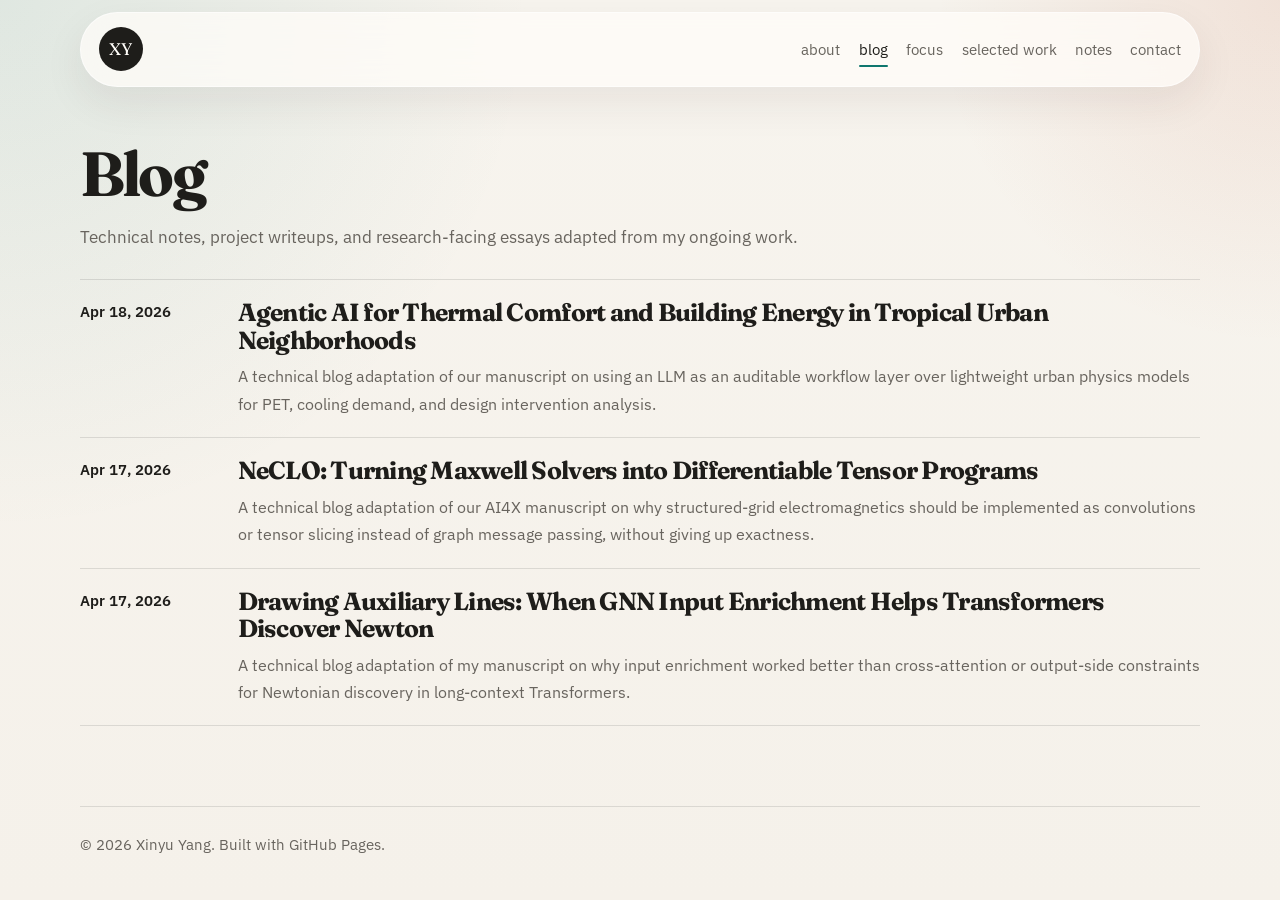
==== commit 124cf45d: "Add agentic urban comfort blog post" ====
--- a/blog/index.html
+++ b/blog/index.html
@@ -53,6 +53,24 @@
 
           <section class="blog-list">
             <article class="blog-list-item">
+              <time class="blog-list-date" datetime="2026-04-18">Apr 18, 2026</time>
+              <div class="blog-list-body">
+                <h2>
+                  <a href="/blog/2026/agentic-urban-comfort-energy/">
+                    Agentic AI for Thermal Comfort and Building Energy in
+                    Tropical Urban Neighborhoods
+                  </a>
+                </h2>
+                <p>
+                  A technical blog adaptation of our manuscript on using an LLM
+                  as an auditable workflow layer over lightweight urban physics
+                  models for PET, cooling demand, and design intervention
+                  analysis.
+                </p>
+              </div>
+            </article>
+
+            <article class="blog-list-item">
               <time class="blog-list-date" datetime="2026-04-17">Apr 17, 2026</time>
               <div class="blog-list-body">
                 <h2>
--- a/styles.css
+++ b/styles.css
@@ -190,13 +190,41 @@
   gap: 1rem;
 }
 
+.hero-thread {
+  margin-top: 1.55rem;
+  display: grid;
+  gap: 0.2rem;
+  padding: 1rem 1.15rem 1.05rem;
+  border: 1px solid rgba(255, 255, 255, 0.6);
+  border-radius: var(--radius-md);
+  background:
+    linear-gradient(140deg, rgba(255, 255, 255, 0.8), rgba(255, 252, 247, 0.64)),
+    var(--surface);
+  box-shadow: 0 14px 34px rgba(40, 30, 24, 0.06);
+}
+
+.hero-thread-label {
+  margin: 0;
+  letter-spacing: 0.12em;
+  text-transform: uppercase;
+  font-size: 0.74rem;
+  color: var(--accent);
+}
+
+.hero-thread-copy {
+  margin: 0.42rem 0 0;
+  color: var(--text);
+  font-size: 0.98rem;
+  font-weight: 600;
+  line-height: 1.45;
+}
+
 .intro-copy p,
 .section-heading p,
 .info-card p,
 .project-body p,
 .note-row p,
-.contact-note,
-.principles li {
+.contact-note {
   margin: 0;
   color: var(--muted);
 }
@@ -241,11 +269,9 @@
   border-color: rgba(15, 118, 110, 0.32);
 }
 
-.principles {
-  margin: 2rem 0 0;
-  padding-left: 1.2rem;
-  display: grid;
-  gap: 0.8rem;
+.button.email-feedback {
+  border-color: rgba(15, 118, 110, 0.34);
+  color: var(--accent-strong);
 }
 
 .profile-card,
@@ -296,6 +322,11 @@
   color: var(--muted);
 }
 
+.profile-meta p:nth-child(2) {
+  color: var(--text);
+  font-weight: 500;
+}
+
 .section {
   padding: 5.5rem 0 0;
 }
@@ -320,6 +351,14 @@
   max-width: none;
 }
 
+.wide-heading {
+  max-width: none;
+}
+
+.wide-heading p {
+  max-width: none;
+}
+
 .card-grid {
   display: grid;
   grid-template-columns: repeat(3, minmax(0, 1fr));
@@ -364,6 +403,10 @@
 
 .accent-four {
   background: linear-gradient(180deg, #48566a 0%, #8ea0b5 100%);
+}
+
+.accent-five {
+  background: linear-gradient(180deg, #6b4f2d 0%, #c49a6c 100%);
 }
 
 .project-body {
@@ -387,6 +430,33 @@
   margin-top: 1rem;
   color: var(--accent-strong);
   font-weight: 600;
+}
+
+.project-actions {
+  display: flex;
+  flex-wrap: wrap;
+  column-gap: 2.4rem;
+  row-gap: 0.6rem;
+  margin-top: 1rem;
+}
+
+.project-actions a {
+  margin-top: 0;
+}
+
+.project-actions a + a {
+  position: relative;
+}
+
+.project-actions a + a::before {
+  content: "";
+  position: absolute;
+  left: -1.2rem;
+  top: 50%;
+  width: 1px;
+  height: 1.05rem;
+  background: rgba(20, 82, 79, 0.22);
+  transform: translateY(-50%);
 }
 
 .site-nav a.current {
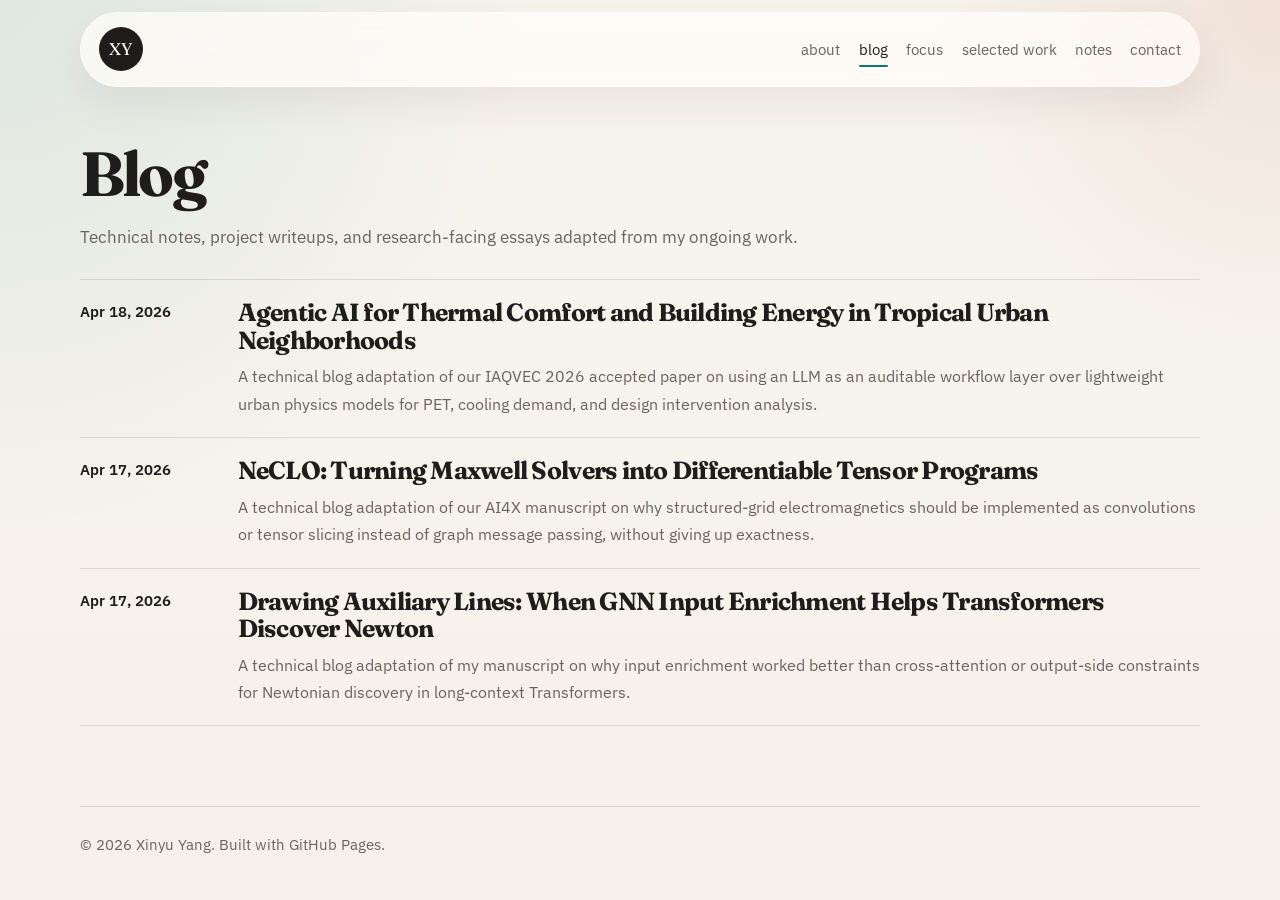
==== commit 30c6105e: "Update urban comfort blog with IAQVEC status" ====
--- a/blog/index.html
+++ b/blog/index.html
@@ -62,10 +62,10 @@
                   </a>
                 </h2>
                 <p>
-                  A technical blog adaptation of our manuscript on using an LLM
-                  as an auditable workflow layer over lightweight urban physics
-                  models for PET, cooling demand, and design intervention
-                  analysis.
+                  A technical blog adaptation of our IAQVEC 2026 accepted paper
+                  on using an LLM as an auditable workflow layer over
+                  lightweight urban physics models for PET, cooling demand, and
+                  design intervention analysis.
                 </p>
               </div>
             </article>
